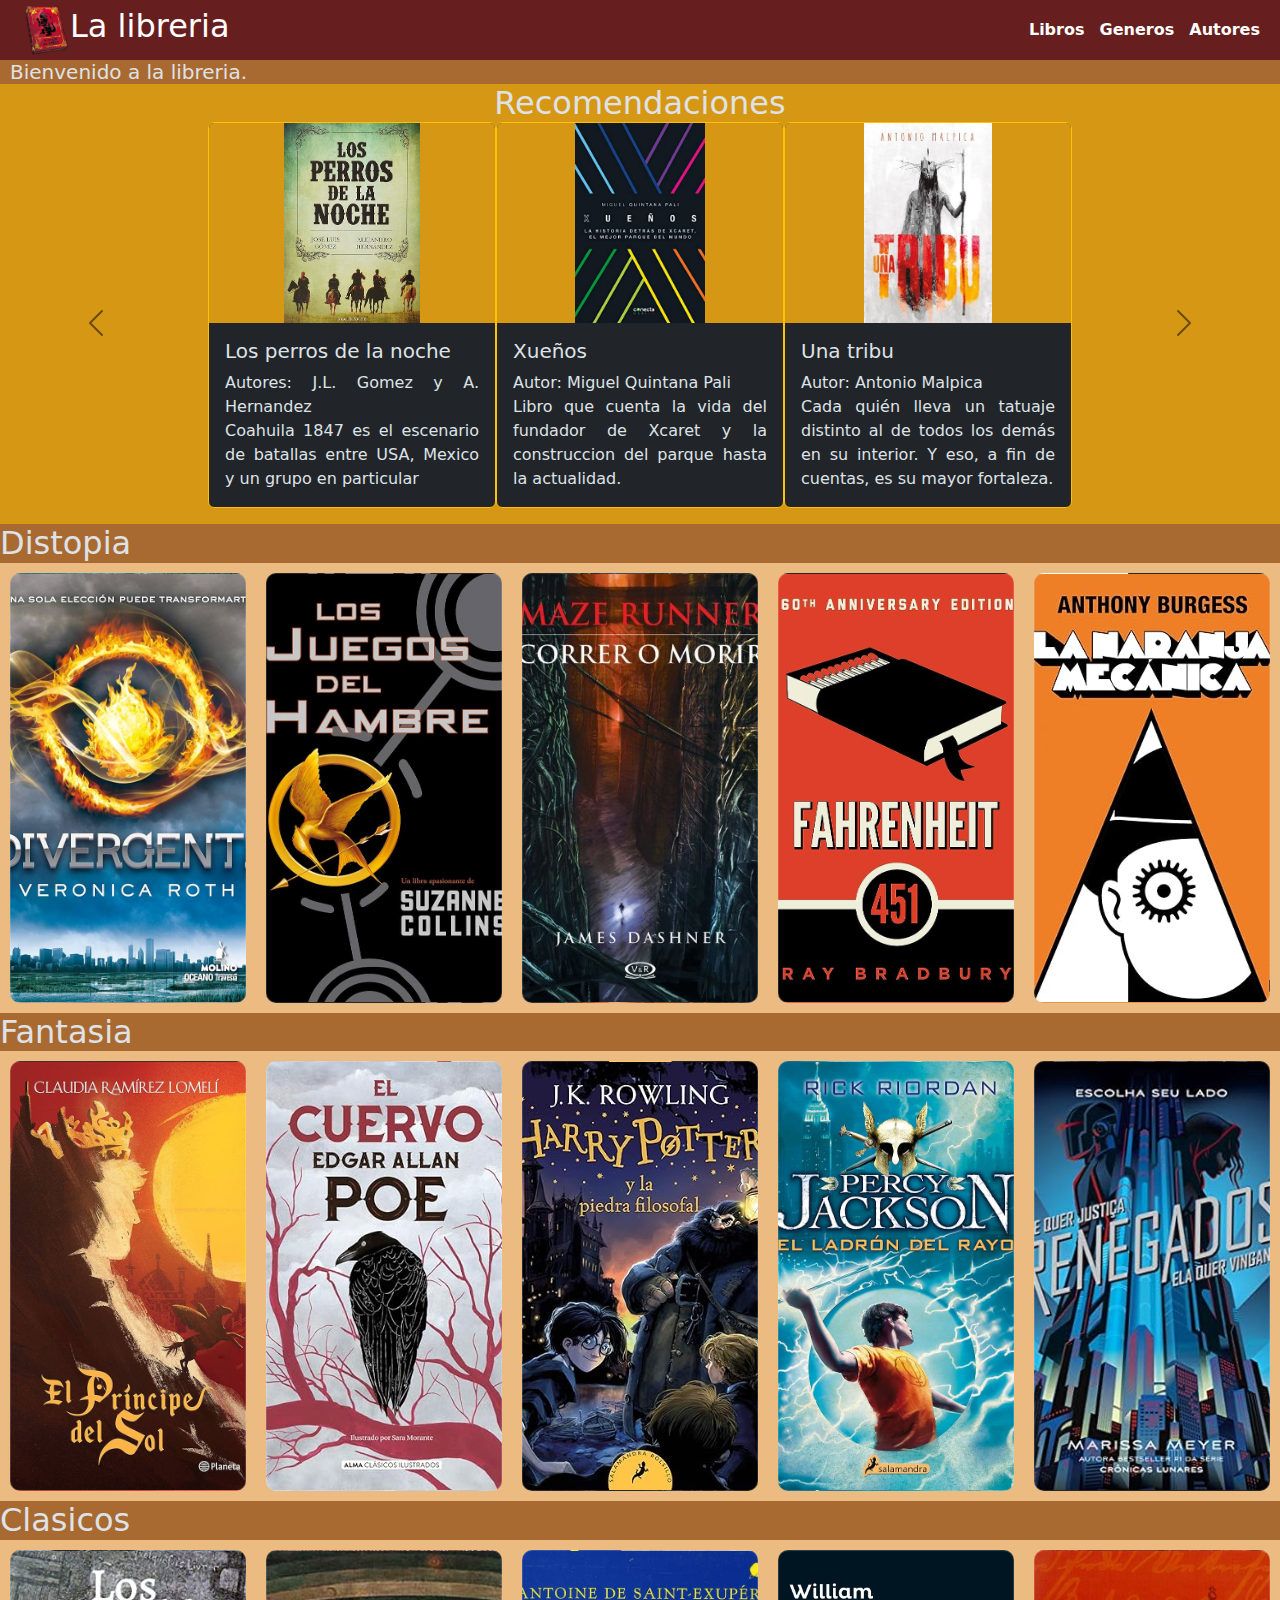
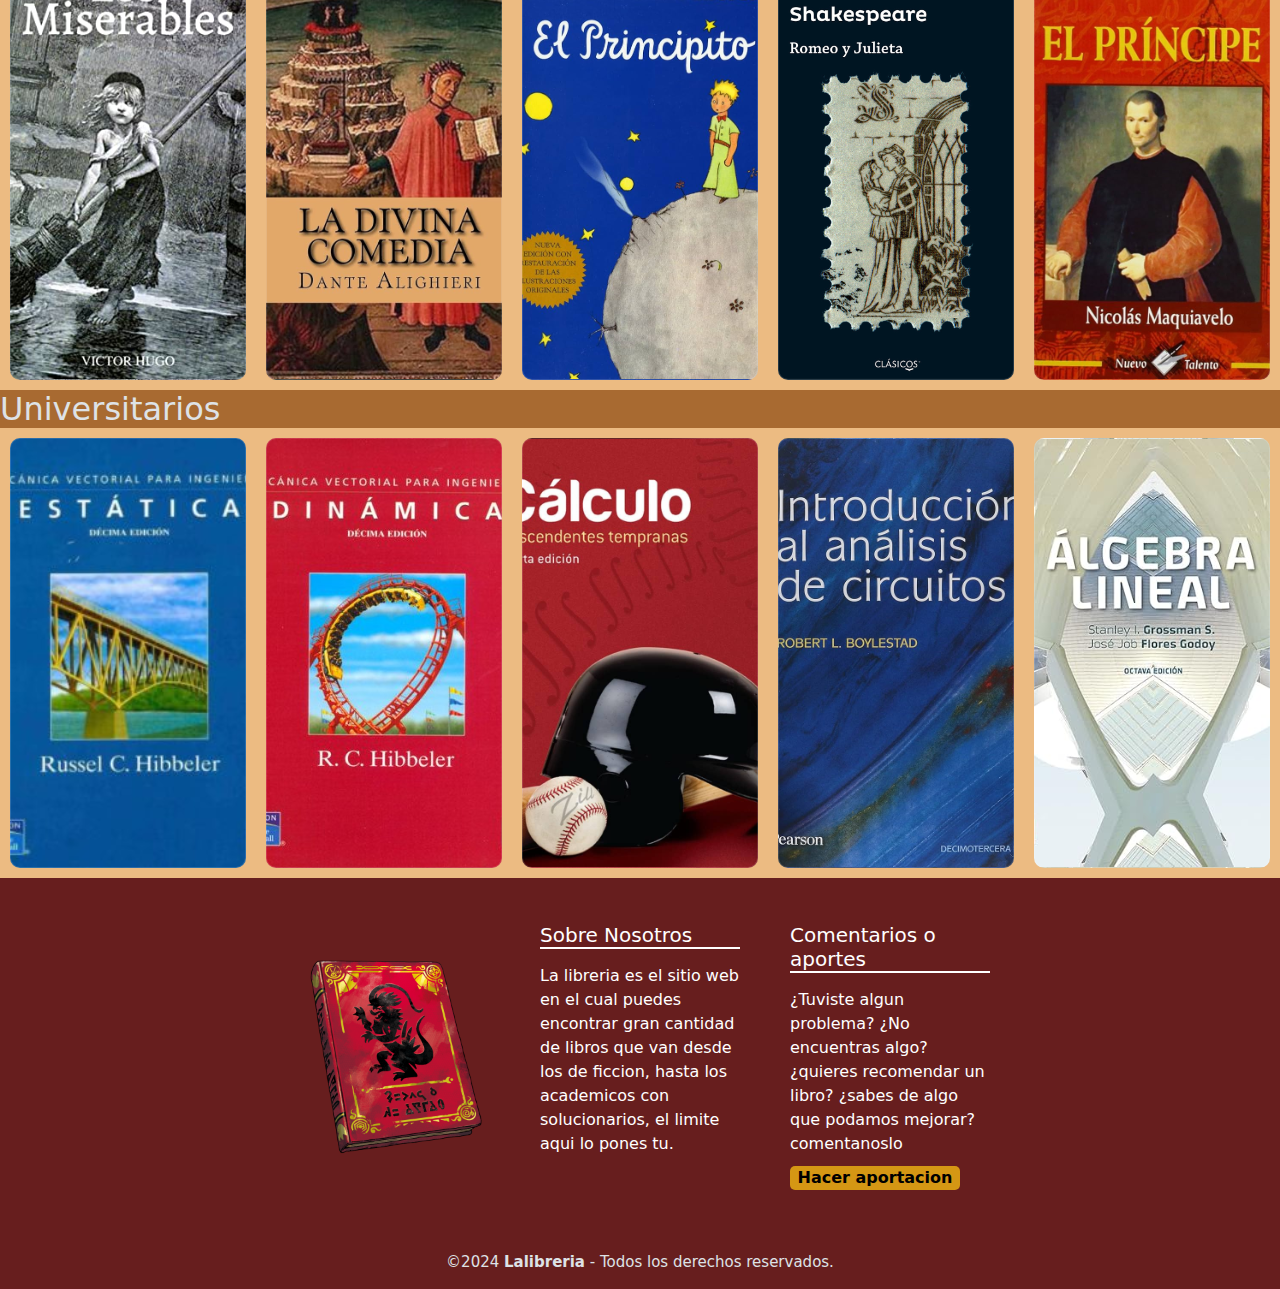
==== index.html @ dd087649 "primer commit" ====
<!DOCTYPE html>
<html lang="en" data-bs-theme="dark">
<head>
    <meta charset="UTF-8">
    <meta name="viewport" content="width=device-width, initial-scale=1.0">
    <link rel="stylesheet" href="./css/estilos.css">
    <link rel="icon" type="image/x-png" href="./img/libroEsca.png">
    <link href="https://cdn.jsdelivr.net/npm/bootstrap@5.3.3/dist/css/bootstrap.min.css" rel="stylesheet" integrity="sha384-QWTKZyjpPEjISv5WaRU9OFeRpok6YctnYmDr5pNlyT2bRjXh0JMhjY6hW+ALEwIH" crossorigin="anonymous">
    <title>Lalibreria</title>
</head>
<!-- Main -->
<body>
  <main class="main-content">
    <!-- Header -->
    <header>
      <a href="#" class="logo">
        <img src="./img/libroEsca.png" alt="logo">
        <h2 class="titulo">La libreria</h2>
      </a> 
      <nav>
        <a href="" class="navlink">Libros</a>
        <a href="" class="navlink">Generos</a>
        <a href="" class="navlink">Autores</a>
      </nav>
    </header>

    <div class="subheader">
      <h5>Bienvenido a la libreria.</h5>
    </div>
    <!-- Carrusel y cards -->
    <div class="barra">
      <h2>Recomendaciones</h2>
    </div>

    <div id="carouselExampleIndicators" class="carousel slide">
      <div class="carousel-inner">
        <div class="carousel-item active">
          <div class="cards-wrapper">
            <div class="card border-warning mb-3" style="width: 18rem;">
              <img class="card-img-top" src="./img/Losperrosdelanoche.jpg" alt="Card image cap">
              <div class="card-body">
                <h5 class="card-title">Los perros de la noche</h5>
                <p class="card-text">Autores: J.L. Gomez y A. Hernandez <br>Coahuila 1847 es el escenario de batallas entre USA, Mexico y un grupo en particular</p>
              </div>
            </div><div class="card border-warning mb-3" style="width: 18rem;">
              <img class="card-img-top" src="./img/xueños.jpg" alt="Card image cap">
              <div class="card-body">
                <h5 class="card-title">Xueños</h5>
                <p class="card-text">Autor: Miguel Quintana Pali <br> Libro que cuenta la vida del fundador de Xcaret y la construccion del parque hasta la actualidad.</p>
              </div>
            </div><div class="card border-warning mb-3" style="width: 18rem;">
              <img class="card-img-top" src="./img/Unatribu.jpg" alt="Card image cap">
              <div class="card-body">
                <h5 class="card-title">Una tribu</h5>
                <p class="card-text">Autor: Antonio Malpica <br> Cada quién lleva un tatuaje distinto al de todos los demás en su interior. Y eso, a fin de cuentas, es su mayor fortaleza.</p>
              </div>
            </div>
          </div>
        </div>
        <div class="carousel-item">
          <div class="cards-wrapper">
            <div class="card border-warning mb-3" style="width: 18rem;">
              <img class="card-img-top" src="./img/comohaceruncochejpg.jpg" alt="Card image cap">
              <div class="card-body">
                <h5 class="card-title">Como hacer un coche</h5>
                <p class="card-text">Autor: Adrian Newey <br> Se relata la vida del diseñador de autos Adrian Newey mientras se explica como se hacen estos</p>
              </div>
            </div><div class="card border-warning mb-3" style="width: 18rem;">
              <img class="card-img-top" src="./img/15dias.jpg" alt="Card image cap">
              <div class="card-body">
                <h5 class="card-title">15 dias sin cabeza</h5>
                <p class="card-text">Autor: Dave Cousins <br>Un niño quiere tener una vida normal, pero no es fácil por su madre alcohólica, su padre fallecido, y su hermano menor.</p>
              </div>
            </div><div class="card border-warning mb-3" style="width: 18rem;">
              <img class="card-img-top " src="./img/1984.jpg" alt="Card image cap">
              <div class="card-body">
                <h5 class="card-title">1984</h5>
                <p class="card-text">Autor: George Orwell <br>1984, Londres es una ciudad en la que la Policía controla la vida de los ciudadanos. Winston Smith es un peón de este engranaje.</p>
              </div>
            </div>
          </div>
        </div>
        <div class="carousel-item">
          <div class="cards-wrapper">
            <div class="card border-warning mb-3" style="width: 18rem;">
              <img class="card-img-top" src="./img/RobinsonCrusoe.jpg" alt="Card image cap">
              <div class="card-body">
                <h5 class="card-title">Robinson Crusoe</h5>
                <p class="card-text">Autor:Daniel Defoe <br> Narra las aventuras de Robinson Crusoe, un náufrago que pasa 28 años en una isla tropical, donde pasa por muchas dificultades.</p>
              </div>
            </div><div class="card border-warning mb-3" style="width: 18rem;">
              <img class="card-img-top" src="./img/elvisitante.jpg" alt="Card image cap">
              <div class="card-body">
                <h5 class="card-title">El visitante</h5>
                <p class="card-text">Autor: Stephen King <br>Un niño de once años ha sido asesinado. El detective Ralph Anderson tendra que descubir que paso. </p>
              </div>
            </div><div class="card border-warning mb-3" style="width: 18rem;">
              <img class="card-img-top" src="./img/100_soledad.jpg" alt="Card image cap">
              <div class="card-body">
                <h5 class="card-title">100 años de soledad</h5>
                <p class="card-text">Autor: Gabriel G. Marquez <br> trata un siglo en la vida de la familia Buendía, cuyo patriarca, José Arcadio Buendía, fundó el pueblo de Macondo, en Colombia.</p>
              </div>
            </div>
          </div>
        </div>
      </div>
      <button class="carousel-control-prev" type="button" data-bs-target="#carouselExampleIndicators" data-bs-slide="prev">
        <span class="carousel-control-prev-icon" aria-hidden="true"></span>
        <span class="visually-hidden">Previous</span>
      </button>
      <button class="carousel-control-next" type="button" data-bs-target="#carouselExampleIndicators" data-bs-slide="next">
        <span class="carousel-control-next-icon" aria-hidden="true"></span>
        <span class="visually-hidden">Next</span>
      </button>
    </div>
    <!-- contenido1 -->
    <div class="pilar">
      <h2>Distopia</h2>
  </div>
  <div class="contenedor">
    <div class="contenedor-libros1">
        <div class="card" style="background-image: url(./img/distopia/deivergente.jpg);">
          <div class="textos">
            <h3></h3>
            <p></p>
          </div>
        </div>
        <div class="card" style="background-image: url(./img/distopia/jdh.jpg);">
          <div class="textos">
            <h3></h3>
            <p></p>
          </div>
        </div>
        <div class="card" style="background-image: url(./img/distopia/mazerunner.jpg);">
          <div class="textos">
            <h3></h3>
            <p><br></p>
          </div>
        </div>
        <div class="card" style="background-image: url(./img/distopia/farenheit451.jpg);">
          <div class="textos">
            <h3></h3>
            <p></p>
          </div>
        </div>
        <div class="card" style="background-image: url(./img/distopia/naranja.jpg);">
          <div class="textos">
            <h3></h3>
            <p></p>
          </div>
        </div>
    </div>
  </div>
    <!-- Contenido2 -->
    <div class="pilar">
        <h2>Fantasia</h2>
    </div>
    <div class="contenedor">
      <div class="contenedor-libros1">
          <div class="card" style="background-image: url(./img/fantasia/delsol.jpg);">
            <div class="textos">
              <h3></h3>
              <p></p>
            </div>
          </div>
          <div class="card" style="background-image: url(./img/fantasia/el\ cuervo.jpg);">
            <div class="textos">
              <h3></h3>
              <p></p>
            </div>
          </div>
          <div class="card" style="background-image: url(./img/fantasia/harry.jpg);">
            <div class="textos">
              <h3></h3>
              <p><br></p>
            </div>
          </div>
          <div class="card" style="background-image: url(./img/fantasia/percy.jpg);">
            <div class="textos">
              <h3></h3>
              <p></p>
            </div>
          </div>
          <div class="card" style="background-image: url(./img/fantasia/renegados.jpg);">
            <div class="textos">
              <h3></h3>
              <p></p>
            </div>
          </div>
      </div>
    </div>
    <!-- contenido3 -->
    <div class="pilar">
      <h2>Clasicos</h2>
  </div>
  <div class="contenedor">
    <div class="contenedor-libros1">
        <div class="card" style="background-image: url(./img/clasicos/losmiserables.jpg);">
          <div class="textos">
            <h3></h3>
            <p></p>
          </div>
        </div>
        <div class="card" style="background-image: url(./img/clasicos/divina-comedia.jpg);">
          <div class="textos">
            <h3></h3>
            <p></p>
          </div>
        </div>
        <div class="card" style="background-image: url(./img/clasicos/principirto.jpg);">
          <div class="textos">
            <h3></h3>
            <p><br></p>
          </div>
        </div>
        <div class="card" style="background-image: url(./img/clasicos/romeo-y-julietajpg.jpg);">
          <div class="textos">
            <h3></h3>
            <p></p>
          </div>
        </div>
        <div class="card" style="background-image: url(./img/clasicos/principe.jpg);">
          <div class="textos">
            <h3></h3>
            <p></p>
          </div>
        </div>
    </div>
  </div>
    <!-- Contenido4 -->
    <div class="pilar">
        <h2>Universitarios</h2>
    </div>
    <div class="contenedor">
      <div class="contenedor-libros1">
          <div class="card" style="background-image: url(./img/universitarios/estatica.jpg);">
            <div class="textos">
              <h3></h3>
              <p></p>
            </div>
          </div>
          <div class="card" style="background-image: url(./img/universitarios/dinamica.jpg);">
            <div class="textos">
              <h3></h3>
              <p></p>
            </div>
          </div>
          <div class="card" style="background-image: url(./img/universitarios/calculo_int.jpg);">
            <div class="textos">
              <h3></h3>
              <p> <br></p>
            </div>
          </div>
          <div class="card" style="background-image: url(./img/universitarios/circuitos.jpg);">
            <div class="textos">
              <h3></h3>
              <p></p>
            </div>
          </div>
          <div class="card" style="background-image: url(./img/universitarios/Algebra.jpg);">
            <div class="textos">
              <h3></h3>
              <p></p>
            </div>
          </div>
      </div>
    </div>
  </main>
  <!-- Footer -->
  <footer class="fondo">
    <div class="grupo-1">
      <div class="box">
        <figure>
          <a href="#">
            <img src="./img/libroEsca.png" alt="logo">
          </a>     
        </figure>
      </div>
      <div class="box">
        <h2>Sobre Nosotros</h2>
        <p>La libreria es el sitio web en el cual puedes encontrar gran cantidad de libros que van desde los de ficcion, hasta los academicos con solucionarios, el limite aqui lo pones tu.</p>
      </div>
      <div class="box">
        <h2>Comentarios o aportes</h2>
        <div class="comentarios">
          <p>¿Tuviste algun problema? ¿No encuentras algo? ¿quieres recomendar un libro? ¿sabes de algo que podamos mejorar? comentanoslo</p>
          <a href="formulario.html">Hacer aportacion</a>
        </div>
      </div>
    </div>
    <div class="grupo-2">
      <small>&copy;2024 <b>Lalibreria</b> - Todos los derechos reservados.</small>
    </div>
  </footer>


    
    <script src="https://cdn.jsdelivr.net/npm/bootstrap@5.3.3/dist/js/bootstrap.bundle.min.js" integrity="sha384-YvpcrYf0tY3lHB60NNkmXc5s9fDVZLESaAA55NDzOxhy9GkcIdslK1eN7N6jIeHz" crossorigin="anonymous"></script>
</body>
</html>
---- css/estilos.css ----
/* colores 
background-color:rgb(168, 106, 49); beige
background-color:rgb(67, 21, 21); rojo
color: rgb(213, 151, 20); dorado
}
*/

body{
    margin: 0;
}


/* header */
header{
    display: flex;
    height: 60px;
    justify-content: space-between;
    background-color:rgb(103, 30, 30);
    align-items: center;
    padding: 10px;
}
header a{
    text-decoration: none;
    color: white;
}
header a :hover
{
    color: rgb(213, 151, 20);
}
/* nav del header */
nav a{
    font-weight: 600;
    padding-right: 10px;
}
nav a:hover{
    color: rgb(213, 151, 20);
}

/* Logo y titulo */
.logo{
    display: flex;
    align-items: center;
}
.logo img{
    height: 50px ;
    margin-left: 10px;
}
.logo a{
    text-decoration: none;
    color: white;
}
/* Subheader */
.subheader{
    align-items: center;
    padding-left: 10px;
    background-color:rgb(168, 106, 49);
    font-weight: 600;
}
.subheader h5 {
    margin-bottom: 0;
  }
  
/* Carrusel de cartas */
.cards-wrapper{
    background-color: rgb(213, 151, 20);
    justify-content: center;
    display: flex;
}
.card-img-top {
    width: 100%;
    height: 200px;
    object-fit: contain;
    background-color: rgb(213, 151, 20);
}
.card-text{
    text-align: justify;
}
/* Barra recomendaciones */
.barra{
    background-color: rgb(213, 151, 20);
    text-align: center;
}
.barra h2{
    margin-bottom: 0;
}
/* Cuerpo principal*/
.pilar{
    background-color: rgb(168, 106, 49);
}
.pilar h2{
    margin-bottom: 0;
}
.contenedor {
    background-color: rgb(236, 187, 130);
    width: 100%;
    height: 450px;
    max-width: 1550px;
    margin: auto;
    padding: 10px;
    display: grid;
    grid-template-columns: 1fr;
    gap: 20px;
}

.contenedor-libros1 {
    width: 100%;
    display: grid;
    grid-template-columns: repeat(5, 1fr);
    gap: 20px;
}

.contenedor-libros1 .card {
    border-radius: 10px;
    min-height: 200px;
    font-weight: bold;
    position:relative;
    overflow: hidden;
    background-size: cover;
    background-position: center center;
}

.contenedor .card .textos {
    height: 100%;
    display: flex;
    flex-direction: column;
    justify-content: space-between;
}

/* Footer*/

.fondo{
    position:relative;
    bottom: auto;
    width: 100%;
    background-color: rgb(103, 30, 30);
    margin: 0;
    padding: 0;
}
.fondo .grupo-1{
    width: 700px;
    max-width: 1200px;
    margin: auto;
    display: grid;
    grid-template-columns: repeat(3, 1fr);
    grid-gap: 50px;
    padding: 45px 0;
}
.fondo .grupo-1 .box figure{
    width: 100%;
    height: 100%;
    display: flex;
    justify-content: center;
    align-items: center;
}
.fondo .grupo-1 .box figure img{
    width: 200px;

}
.fondo .grupo-1 .box h2{
    color: white;
    margin-bottom: 15px;
    font-size: 20px;
    border-bottom: 2px solid white;
}

.fondo .grupo-1 .box p{
    color: white;
    margin-bottom: 10px;
}

.fondo .grupo-1 .comentarios a{
    display: inline-block;
    text-decoration: none;
    color: black;
    font-weight: 600;
    width: 170px;
    background-color: rgb(213, 151, 20);
    text-align: center;
    border-radius: 5px;
    transition: all 300ms ease;
}
.fondo .grupo-1 .comentarios a:hover{

    color: white;
}
.fondo .grupo-2{
    padding: 15px 10px;
    text-align: center;
}
.fondo .grupo-2 small{
    font-size: 15px;
}

@media screen and (max-width:800px) {
    .fondo .grupo-1{
    width: 90%;
    grid-template-columns: repeat(1, 1fr);
    grid-gap: 20px;
    padding: 35px 0;
    }
}

/* Formulario */

.formulario{
    background-color:rgb(103, 30, 30);
    padding: 10px 20px;
    margin: 0;
    font-weight: 600;
    color: white;
}

.formulario textarea,
.formulario input[type="text"],
.formulario input[type="email"] {
    width: 100%;
    padding: 2px;
    margin-bottom: 2px;
}

.formulario .envio{
    display: inline-block;
    text-decoration: none;
    color: black;
    font-weight: 600;
    width: 100%;
    max-width: 170px;
    background-color: rgb(213, 151, 20);
    text-align: center;
    border-radius: 5px;
    transition: all 300ms ease;
}

@media screen and (max-width: 600px){
    .formulario {
        padding: 15px;
    }

    .formulario .envio {
        max-width: 100%; /* Full width for smaller screens */
    }
}
/* Relleno1 */

.relleno1{
    background-color: rgb(236, 187, 130);
    color: rgb(236, 187, 130);
    margin: 0;
    padding: 20px 0;
}
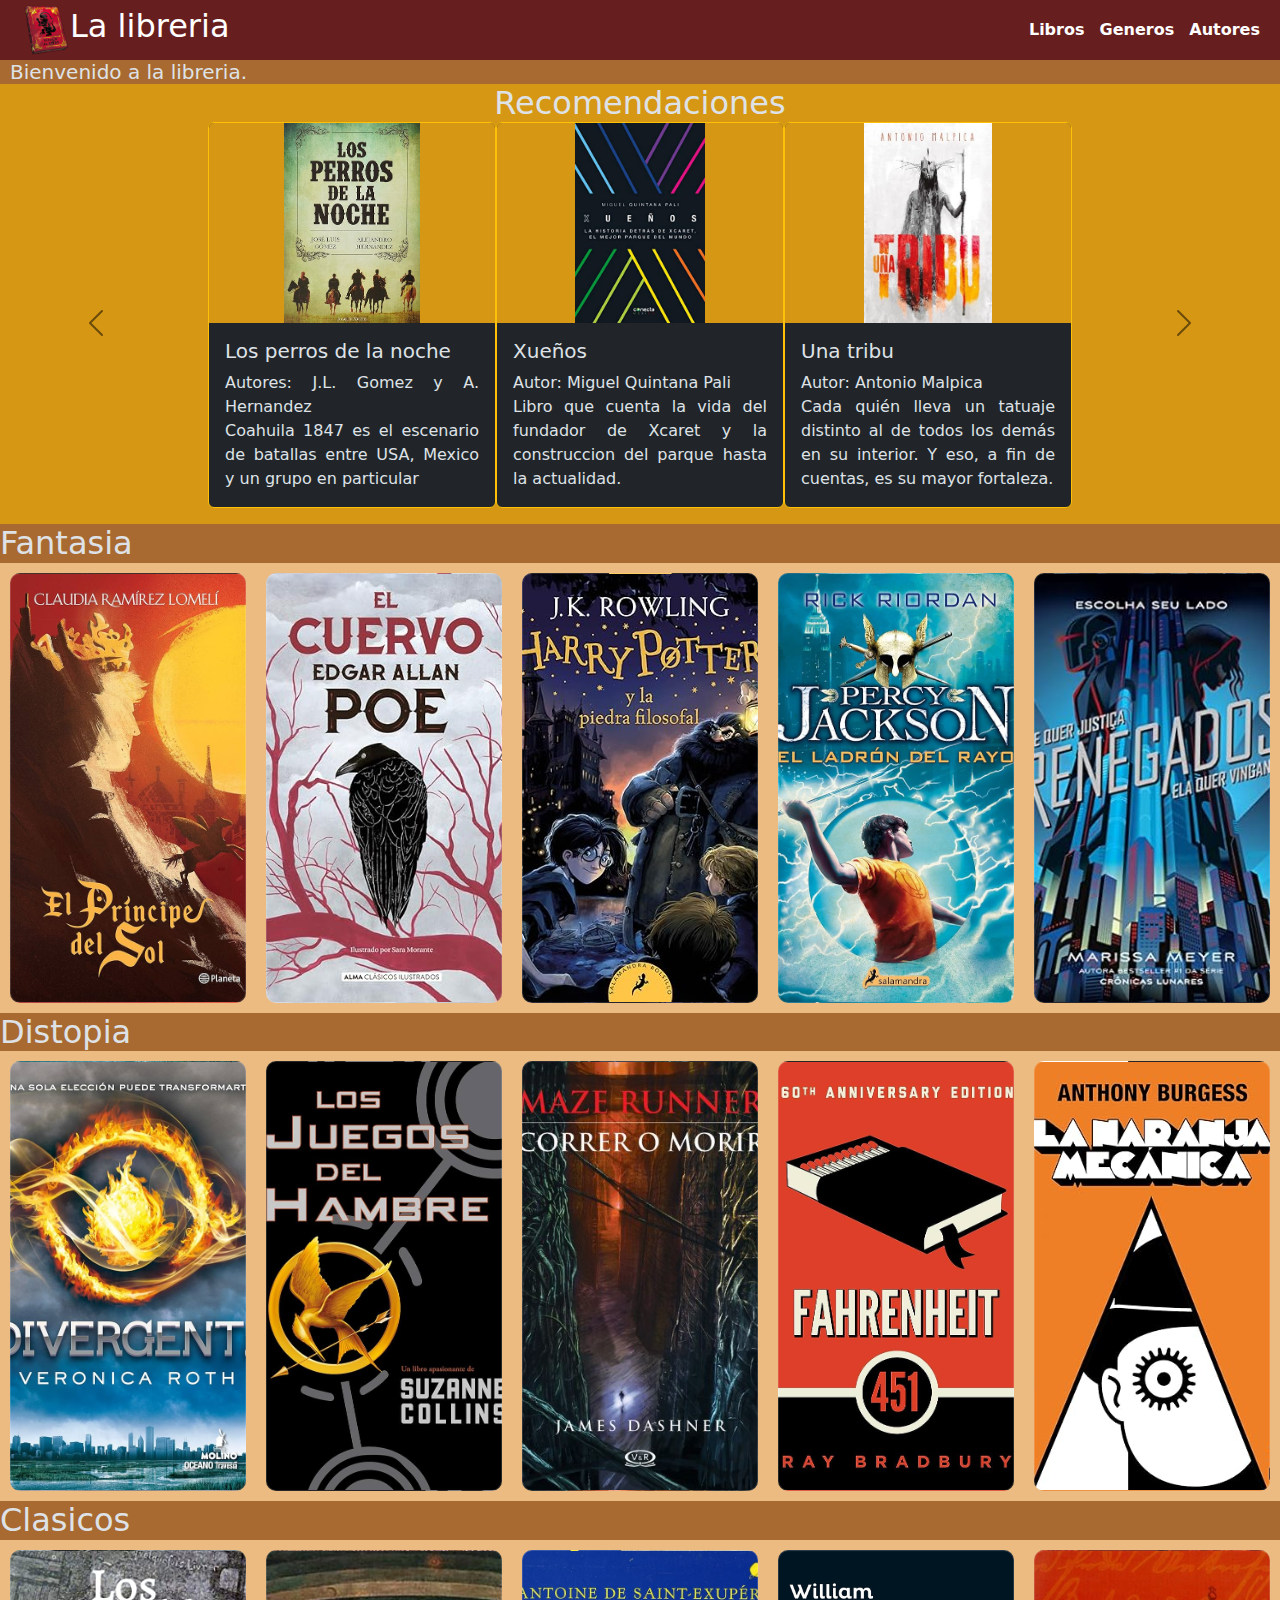
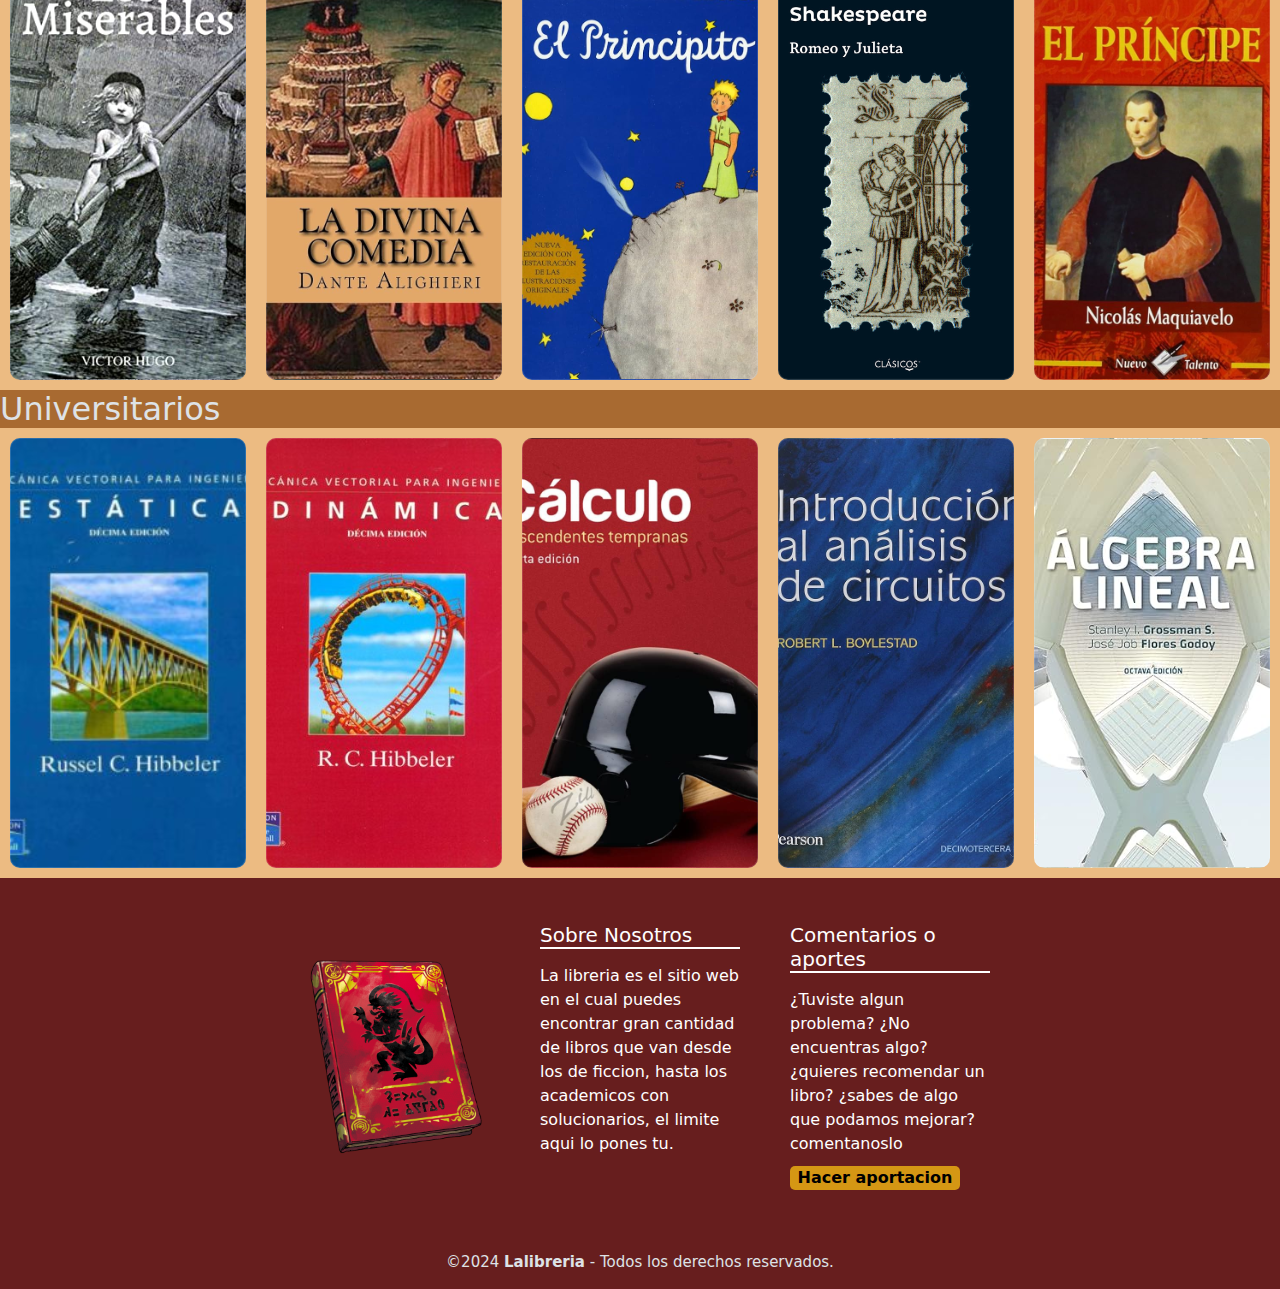
==== commit 4fe8925b: "commit" ====
--- a/index.html
+++ b/index.html
@@ -113,7 +113,45 @@
         <span class="visually-hidden">Next</span>
       </button>
     </div>
-    <!-- contenido1 -->
+    <!-- Contenido2 -->
+    <div class="pilar">
+        <h2>Fantasia</h2>
+    </div>
+    <div class="contenedor">
+      <div class="contenedor-libros1">
+          <div class="card" style="background-image: url(./img/fantasia/delsol.jpg);">
+            <div class="textos">
+              <h3></h3>
+              <p></p>
+            </div>
+          </div>
+          <div class="card" style="background-image: url(./img/fantasia/el\ cuervo.jpg);">
+            <div class="textos">
+              <h3></h3>
+              <p></p>
+            </div>
+          </div>
+          <div class="card" style="background-image: url(./img/fantasia/harry.jpg);">
+            <div class="textos">
+              <h3></h3>
+              <p><br></p>
+            </div>
+          </div>
+          <div class="card" style="background-image: url(./img/fantasia/percy.jpg);">
+            <div class="textos">
+              <h3></h3>
+              <p></p>
+            </div>
+          </div>
+          <div class="card" style="background-image: url(./img/fantasia/renegados.jpg);">
+            <div class="textos">
+              <h3></h3>
+              <p></p>
+            </div>
+          </div>
+      </div>
+    </div>
+    <!-- Contenido -->
     <div class="pilar">
       <h2>Distopia</h2>
   </div>
@@ -151,44 +189,6 @@
         </div>
     </div>
   </div>
-    <!-- Contenido2 -->
-    <div class="pilar">
-        <h2>Fantasia</h2>
-    </div>
-    <div class="contenedor">
-      <div class="contenedor-libros1">
-          <div class="card" style="background-image: url(./img/fantasia/delsol.jpg);">
-            <div class="textos">
-              <h3></h3>
-              <p></p>
-            </div>
-          </div>
-          <div class="card" style="background-image: url(./img/fantasia/el\ cuervo.jpg);">
-            <div class="textos">
-              <h3></h3>
-              <p></p>
-            </div>
-          </div>
-          <div class="card" style="background-image: url(./img/fantasia/harry.jpg);">
-            <div class="textos">
-              <h3></h3>
-              <p><br></p>
-            </div>
-          </div>
-          <div class="card" style="background-image: url(./img/fantasia/percy.jpg);">
-            <div class="textos">
-              <h3></h3>
-              <p></p>
-            </div>
-          </div>
-          <div class="card" style="background-image: url(./img/fantasia/renegados.jpg);">
-            <div class="textos">
-              <h3></h3>
-              <p></p>
-            </div>
-          </div>
-      </div>
-    </div>
     <!-- contenido3 -->
     <div class="pilar">
       <h2>Clasicos</h2>
--- a/css/estilos.css
+++ b/css/estilos.css
@@ -94,8 +94,9 @@
 .contenedor {
     background-color: rgb(236, 187, 130);
     width: 100%;
-    height: 450px;
+    max-height: 450px;
     max-width: 1550px;
+    min-height: 450px;
     margin: auto;
     padding: 10px;
     display: grid;
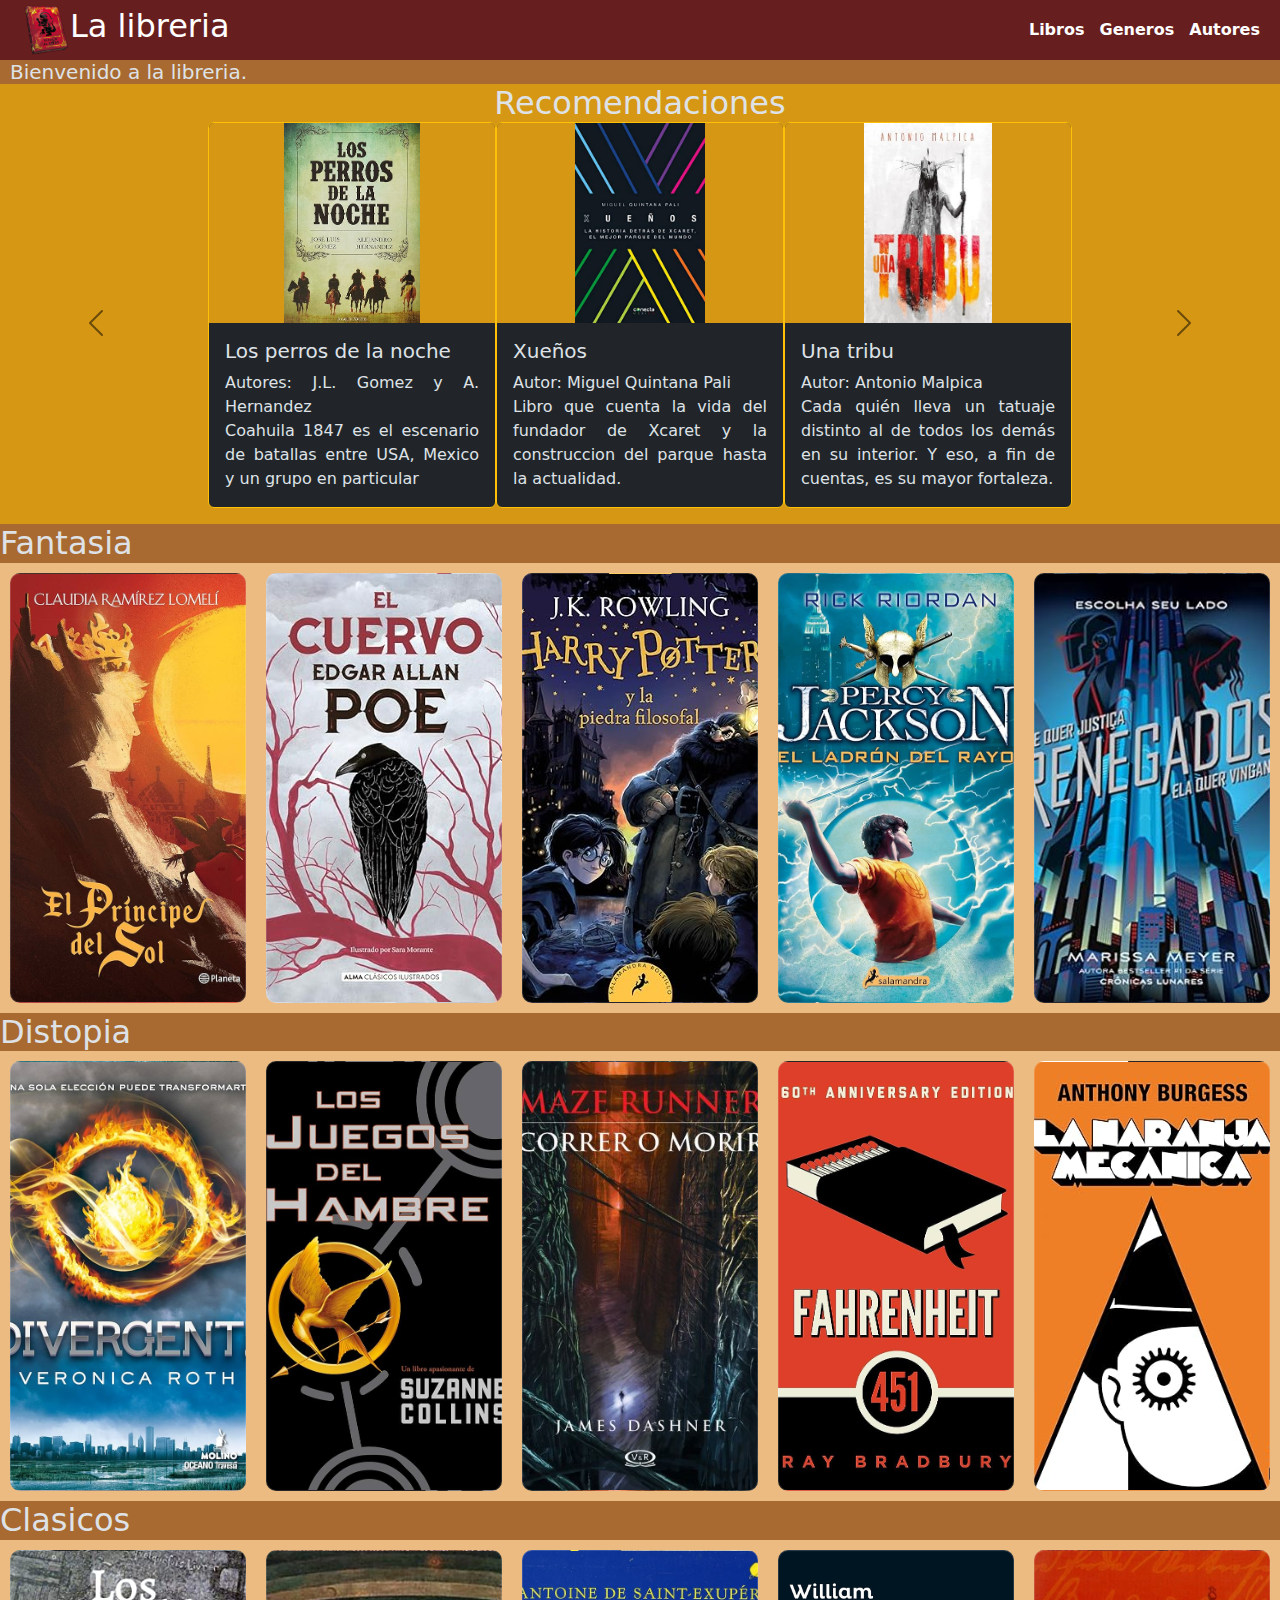
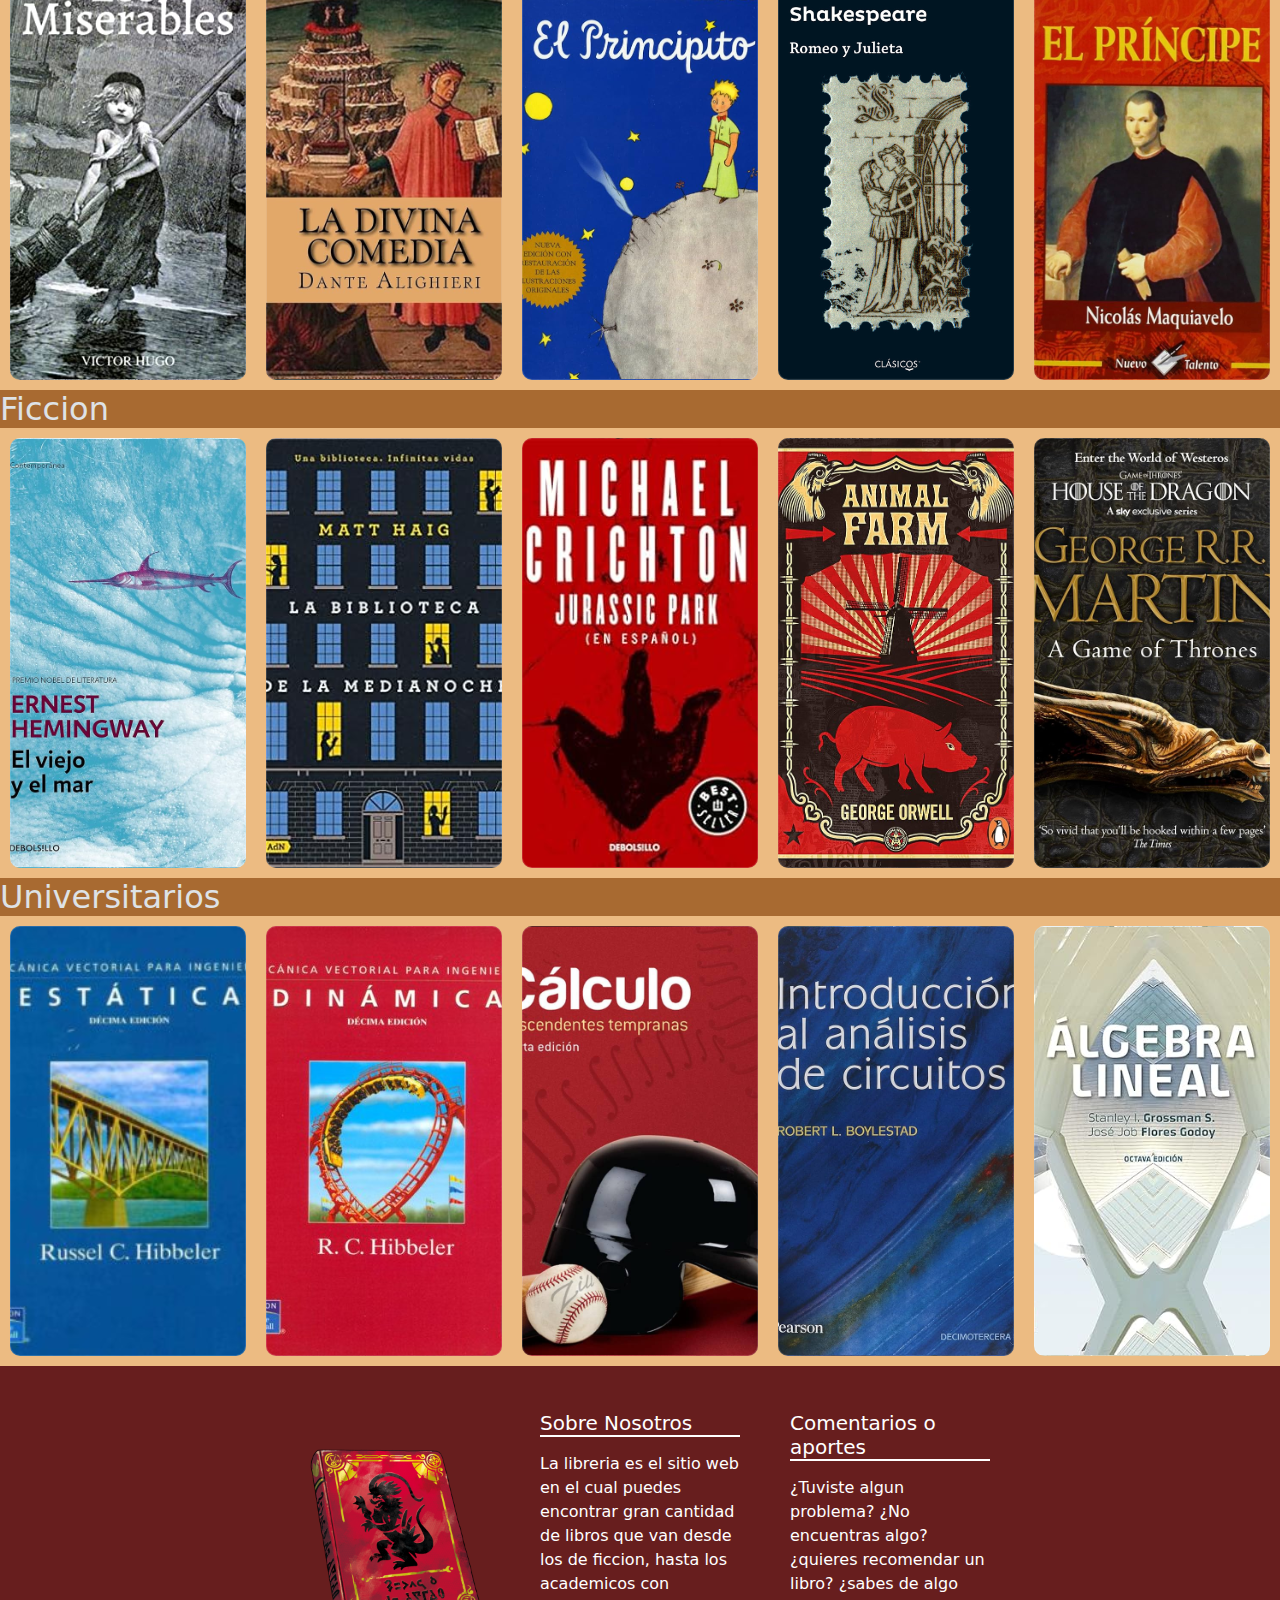
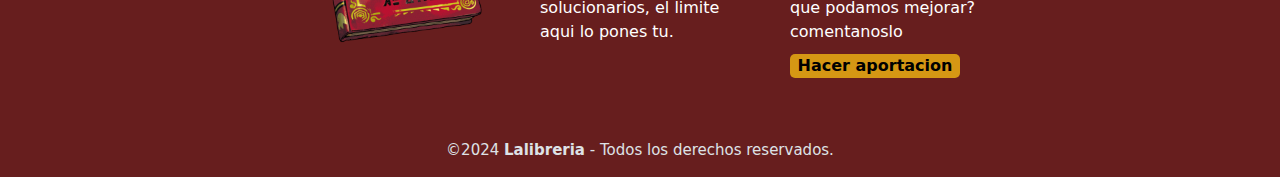
==== commit edb1ac3c: "commit" ====
--- a/index.html
+++ b/index.html
@@ -1,12 +1,12 @@
 <!DOCTYPE html>
 <html lang="en" data-bs-theme="dark">
 <head>
-    <meta charset="UTF-8">
-    <meta name="viewport" content="width=device-width, initial-scale=1.0">
-    <link rel="stylesheet" href="./css/estilos.css">
-    <link rel="icon" type="image/x-png" href="./img/libroEsca.png">
-    <link href="https://cdn.jsdelivr.net/npm/bootstrap@5.3.3/dist/css/bootstrap.min.css" rel="stylesheet" integrity="sha384-QWTKZyjpPEjISv5WaRU9OFeRpok6YctnYmDr5pNlyT2bRjXh0JMhjY6hW+ALEwIH" crossorigin="anonymous">
-    <title>Lalibreria</title>
+  <meta charset="UTF-8">
+  <meta name="viewport" content="width=device-width, initial-scale=1.0">
+  <link rel="stylesheet" href="./css/estilos.css">
+  <link rel="icon" type="image/x-png" href="./img/libroEsca.png">
+  <link href="https://cdn.jsdelivr.net/npm/bootstrap@5.3.3/dist/css/bootstrap.min.css" rel="stylesheet" integrity="sha384-QWTKZyjpPEjISv5WaRU9OFeRpok6YctnYmDr5pNlyT2bRjXh0JMhjY6hW+ALEwIH" crossorigin="anonymous">
+  <title>Lalibreria</title>
 </head>
 <!-- Main -->
 <body>
@@ -227,6 +227,44 @@
         </div>
     </div>
   </div>
+  <!-- contenido3 -->
+  <div class="pilar">
+    <h2>Ficcion</h2>
+</div>
+<div class="contenedor">
+  <div class="contenedor-libros1">
+      <div class="card" style="background-image: url(./img/ficcion/mar.jpg);">
+        <div class="textos">
+          <h3></h3>
+          <p></p>
+        </div>
+      </div>
+      <div class="card" style="background-image: url(./img/ficcion/biblioteca.jpg);">
+        <div class="textos">
+          <h3></h3>
+          <p></p>
+        </div>
+      </div>
+      <div class="card" style="background-image: url(./img/ficcion/jurassicpark.jpg);">
+        <div class="textos">
+          <h3></h3>
+          <p><br></p>
+        </div>
+      </div>
+      <div class="card" style="background-image: url(./img/ficcion/Animalfarm.jpg);">
+        <div class="textos">
+          <h3></h3>
+          <p></p>
+        </div>
+      </div>
+      <div class="card" style="background-image: url(./img/ficcion/GOT.jpg);">
+        <div class="textos">
+          <h3></h3>
+          <p></p>
+        </div>
+      </div>
+  </div>
+</div>
     <!-- Contenido4 -->
     <div class="pilar">
         <h2>Universitarios</h2>
